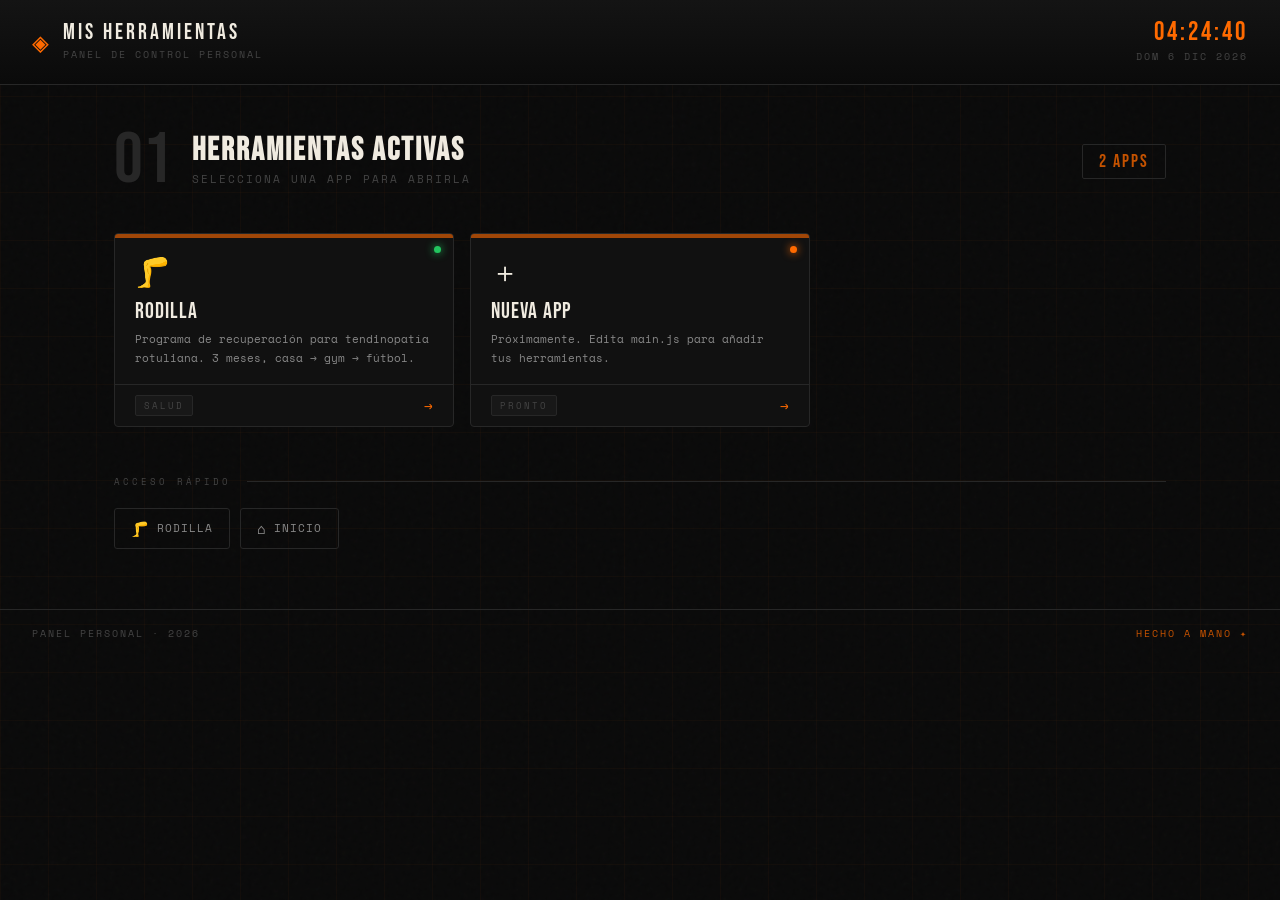
==== index.html @ 0038bd52 "Personal Tools" ====
<!DOCTYPE html>
<html lang="es">
<head>
  <meta charset="UTF-8" />
  <meta name="viewport" content="width=device-width, initial-scale=1.0" />
  <title>Dashboard — Mis Herramientas</title>
  <link rel="stylesheet" href="styles.css" />
  <link rel="preconnect" href="https://fonts.googleapis.com" />
  <link href="https://fonts.googleapis.com/css2?family=Space+Mono:wght@400;700&family=Bebas+Neue&family=DM+Serif+Display:ital@0;1&display=swap" rel="stylesheet" />
</head>
<body>

  <div class="noise"></div>
  <div class="grid-bg"></div>

  <header class="site-header">
    <div class="header-left">
      <span class="logo-mark">◈</span>
      <div>
        <div class="site-label">MIS HERRAMIENTAS</div>
        <div class="site-tagline">Panel de control personal</div>
      </div>
    </div>
    <div class="header-right">
      <div class="clock" id="clock">00:00:00</div>
      <div class="date-display" id="dateDisplay">—</div>
    </div>
  </header>

  <main class="main-content">

    <section class="section-intro">
      <div class="intro-number">01</div>
      <div class="intro-text">
        <h2 class="intro-heading">Herramientas activas</h2>
        <p class="intro-sub">Selecciona una app para abrirla</p>
      </div>
      <div class="intro-count" id="toolCount">0 apps</div>
    </section>

    <div class="tools-grid" id="toolsGrid"></div>

    <section class="section-divider">
      <span class="divider-label">ACCESO RÁPIDO</span>
      <div class="divider-line"></div>
    </section>

    <div class="quick-bar" id="quickBar"></div>

  </main>

  <footer class="site-footer">
    <span>Panel personal · <span id="year"></span></span>
    <span class="footer-mark">Hecho a mano ✦</span>
  </footer>

  <script src="main.js"></script>
</body>
</html>
---- styles.css ----
/* ───────────────────────────────────────────
   VARIABLES
─────────────────────────────────────────── */
:root {
  --bg:           #0a0a0a;
  --surface:      #111111;
  --surface2:     #181818;
  --border:       #272727;
  --orange:       #ff6a00;
  --orange-dim:   #c45200;
  --orange-glow:  rgba(255, 106, 0, 0.12);
  --orange-glow2: rgba(255, 106, 0, 0.04);
  --text:         #f0ebe0;
  --text-dim:     #888;
  --text-muted:   #444;
  --font-display: 'Bebas Neue', sans-serif;
  --font-serif:   'DM Serif Display', Georgia, serif;
  --font-mono:    'Space Mono', monospace;
}

/* ───────────────────────────────────────────
   RESET & BASE
─────────────────────────────────────────── */
*, *::before, *::after { box-sizing: border-box; margin: 0; padding: 0; }

html { scroll-behavior: smooth; }

body {
  background: var(--bg);
  color: var(--text);
  font-family: var(--font-mono);
  min-height: 100vh;
  overflow-x: hidden;
  position: relative;
}

/* ───────────────────────────────────────────
   TEXTURAS DE FONDO
─────────────────────────────────────────── */
.noise {
  position: fixed;
  inset: 0;
  background-image: url("data:image/svg+xml,%3Csvg viewBox='0 0 200 200' xmlns='http://www.w3.org/2000/svg'%3E%3Cfilter id='n'%3E%3CfeTurbulence type='fractalNoise' baseFrequency='0.85' numOctaves='4' stitchTiles='stitch'/%3E%3C/filter%3E%3Crect width='100%25' height='100%25' filter='url(%23n)' opacity='0.03'/%3E%3C/svg%3E");
  pointer-events: none;
  z-index: 0;
  opacity: 0.6;
}

.grid-bg {
  position: fixed;
  inset: 0;
  background-image:
    linear-gradient(rgba(255,106,0,0.03) 1px, transparent 1px),
    linear-gradient(90deg, rgba(255,106,0,0.03) 1px, transparent 1px);
  background-size: 48px 48px;
  pointer-events: none;
  z-index: 0;
}

/* ───────────────────────────────────────────
   HEADER
─────────────────────────────────────────── */
.site-header {
  position: relative;
  z-index: 10;
  display: flex;
  justify-content: space-between;
  align-items: center;
  padding: 20px 32px;
  border-bottom: 1px solid var(--border);
  background: linear-gradient(180deg, #141414 0%, var(--bg) 100%);
}

.header-left {
  display: flex;
  align-items: center;
  gap: 14px;
}

.logo-mark {
  font-size: 28px;
  color: var(--orange);
  line-height: 1;
  animation: pulse-mark 3s ease-in-out infinite;
}

@keyframes pulse-mark {
  0%, 100% { opacity: 1; text-shadow: 0 0 12px var(--orange); }
  50%       { opacity: 0.6; text-shadow: none; }
}

.site-label {
  font-family: var(--font-display);
  font-size: 22px;
  letter-spacing: 3px;
  color: var(--text);
  line-height: 1;
}

.site-tagline {
  font-size: 10px;
  color: var(--text-muted);
  letter-spacing: 2px;
  text-transform: uppercase;
  margin-top: 3px;
}

.header-right {
  text-align: right;
}

.clock {
  font-family: var(--font-display);
  font-size: 26px;
  color: var(--orange);
  letter-spacing: 3px;
  line-height: 1;
}

.date-display {
  font-size: 10px;
  color: var(--text-muted);
  letter-spacing: 2px;
  text-transform: uppercase;
  margin-top: 3px;
}

/* ───────────────────────────────────────────
   MAIN
─────────────────────────────────────────── */
.main-content {
  position: relative;
  z-index: 1;
  max-width: 1100px;
  margin: 0 auto;
  padding: 40px 24px 60px;
}

/* ───────────────────────────────────────────
   INTRO SECTION
─────────────────────────────────────────── */
.section-intro {
  display: flex;
  align-items: center;
  gap: 20px;
  margin-bottom: 36px;
}

.intro-number {
  font-family: var(--font-display);
  font-size: 72px;
  color: var(--border);
  line-height: 1;
  user-select: none;
}

.intro-heading {
  font-family: var(--font-display);
  font-size: 32px;
  letter-spacing: 2px;
  color: var(--text);
  line-height: 1;
}

.intro-sub {
  font-size: 11px;
  color: var(--text-muted);
  letter-spacing: 2px;
  text-transform: uppercase;
  margin-top: 4px;
}

.intro-count {
  margin-left: auto;
  font-family: var(--font-display);
  font-size: 18px;
  letter-spacing: 2px;
  color: var(--orange-dim);
  border: 1px solid var(--border);
  padding: 6px 16px;
  border-radius: 2px;
}

/* ───────────────────────────────────────────
   TOOLS GRID
─────────────────────────────────────────── */
.tools-grid {
  display: grid;
  grid-template-columns: repeat(auto-fill, minmax(280px, 1fr));
  gap: 16px;
  margin-bottom: 48px;
}

/* TARJETA */
.tool-card {
  background: var(--surface);
  border: 1px solid var(--border);
  border-radius: 4px;
  padding: 0;
  cursor: pointer;
  transition: border-color 0.25s, transform 0.2s, box-shadow 0.25s;
  text-decoration: none;
  color: inherit;
  display: flex;
  flex-direction: column;
  overflow: hidden;
  position: relative;
  animation: card-in 0.5s ease both;
}

@keyframes card-in {
  from { opacity: 0; transform: translateY(16px); }
  to   { opacity: 1; transform: translateY(0); }
}

.tool-card::before {
  content: '';
  position: absolute;
  top: 0; left: 0; right: 0;
  height: 2px;
  background: var(--orange);
  transform: scaleX(0);
  transform-origin: left;
  transition: transform 0.3s ease;
}

.tool-card:hover {
  border-color: var(--orange-dim);
  transform: translateY(-3px);
  box-shadow: 0 8px 32px rgba(255,106,0,0.1), 0 0 0 1px var(--orange-dim);
}

.tool-card:hover::before {
  transform: scaleX(1);
}

/* Barra de color superior */
.card-accent {
  height: 4px;
  background: var(--orange);
  opacity: 0.6;
}

.card-body {
  padding: 20px 20px 16px;
  flex: 1;
  display: flex;
  flex-direction: column;
}

.card-icon {
  font-size: 28px;
  margin-bottom: 14px;
  line-height: 1;
}

.card-title {
  font-family: var(--font-display);
  font-size: 22px;
  letter-spacing: 1px;
  color: var(--text);
  margin-bottom: 6px;
  line-height: 1.1;
}

.card-desc {
  font-size: 11px;
  color: var(--text-dim);
  line-height: 1.7;
  flex: 1;
  font-family: var(--font-mono);
}

.card-footer {
  padding: 10px 20px;
  border-top: 1px solid var(--border);
  display: flex;
  justify-content: space-between;
  align-items: center;
}

.card-tag {
  font-size: 9px;
  letter-spacing: 2px;
  text-transform: uppercase;
  color: var(--text-muted);
  background: var(--surface2);
  padding: 3px 8px;
  border-radius: 2px;
  border: 1px solid var(--border);
}

.card-arrow {
  color: var(--orange);
  font-size: 14px;
  transition: transform 0.2s;
}

.tool-card:hover .card-arrow {
  transform: translateX(4px);
}

/* Badge de estado */
.card-status {
  position: absolute;
  top: 12px;
  right: 12px;
  width: 7px;
  height: 7px;
  border-radius: 50%;
  background: #22c55e;
  box-shadow: 0 0 8px #22c55e;
  animation: blink-status 2s ease-in-out infinite;
}

.card-status.wip {
  background: var(--orange);
  box-shadow: 0 0 8px var(--orange);
}

@keyframes blink-status {
  0%, 100% { opacity: 1; }
  50%       { opacity: 0.4; }
}

/* ───────────────────────────────────────────
   DIVIDER
─────────────────────────────────────────── */
.section-divider {
  display: flex;
  align-items: center;
  gap: 16px;
  margin-bottom: 20px;
}

.divider-label {
  font-size: 9px;
  letter-spacing: 3px;
  color: var(--text-muted);
  white-space: nowrap;
}

.divider-line {
  flex: 1;
  height: 1px;
  background: var(--border);
}

/* ───────────────────────────────────────────
   QUICK BAR
─────────────────────────────────────────── */
.quick-bar {
  display: flex;
  flex-wrap: wrap;
  gap: 10px;
}

.quick-btn {
  display: flex;
  align-items: center;
  gap: 8px;
  padding: 9px 16px;
  background: transparent;
  border: 1px solid var(--border);
  border-radius: 3px;
  color: var(--text-dim);
  font-family: var(--font-mono);
  font-size: 11px;
  letter-spacing: 1px;
  text-decoration: none;
  text-transform: uppercase;
  transition: all 0.2s;
  cursor: pointer;
}

.quick-btn:hover {
  border-color: var(--orange);
  color: var(--orange);
  background: var(--orange-glow2);
}

.quick-btn .qb-icon {
  font-size: 14px;
}

/* ───────────────────────────────────────────
   FOOTER
─────────────────────────────────────────── */
.site-footer {
  position: relative;
  z-index: 1;
  border-top: 1px solid var(--border);
  padding: 16px 32px;
  display: flex;
  justify-content: space-between;
  align-items: center;
  font-size: 10px;
  letter-spacing: 2px;
  color: var(--text-muted);
  text-transform: uppercase;
}

.footer-mark {
  color: var(--orange-dim);
}

/* ───────────────────────────────────────────
   RESPONSIVE
─────────────────────────────────────────── */
@media (max-width: 600px) {
  .site-header {
    padding: 16px 18px;
    flex-wrap: wrap;
    gap: 12px;
  }

  .main-content {
    padding: 24px 16px 48px;
  }

  .intro-number { font-size: 48px; }
  .intro-heading { font-size: 24px; }
  .intro-count { display: none; }

  .tools-grid {
    grid-template-columns: 1fr;
  }

  .site-footer {
    padding: 14px 18px;
    flex-direction: column;
    gap: 4px;
    text-align: center;
  }
}
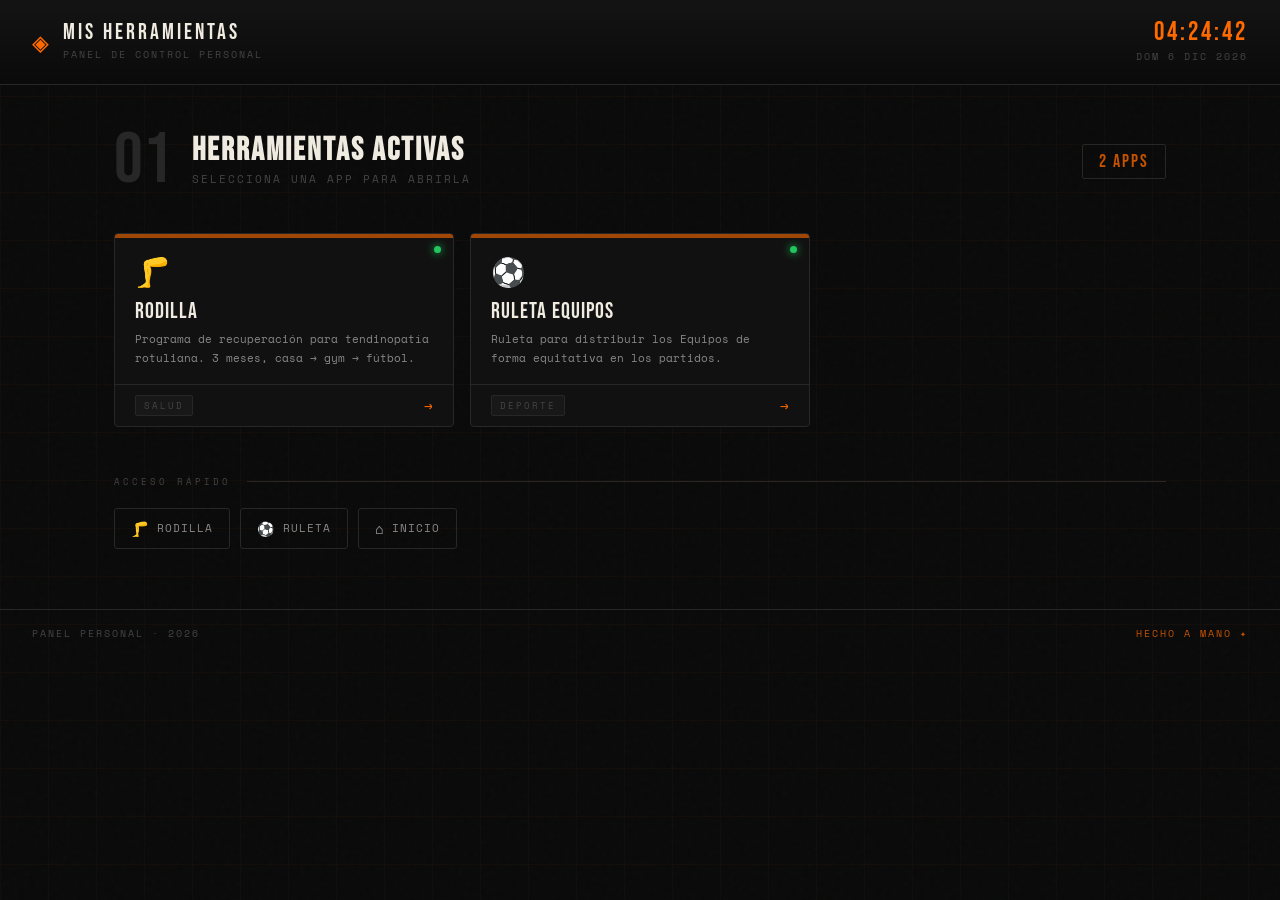
==== commit 1ba4017f: "Add shared.css, refactor CSS and add app template" ====
--- a/index.html
+++ b/index.html
@@ -4,9 +4,11 @@
   <meta charset="UTF-8" />
   <meta name="viewport" content="width=device-width, initial-scale=1.0" />
   <title>Dashboard — Mis Herramientas</title>
+  <link rel="preconnect" href="https://fonts.googleapis.com" />
+  <link rel="preconnect" href="https://fonts.gstatic.com" crossorigin />
+  <link href="https://fonts.googleapis.com/css2?family=Space+Mono:wght@400;700&family=Bebas+Neue&family=DM+Serif+Display:ital@0;1&display=swap" rel="stylesheet" />
+  <link rel="stylesheet" href="shared.css" />
   <link rel="stylesheet" href="styles.css" />
-  <link rel="preconnect" href="https://fonts.googleapis.com" />
-  <link href="https://fonts.googleapis.com/css2?family=Space+Mono:wght@400;700&family=Bebas+Neue&family=DM+Serif+Display:ital@0;1&display=swap" rel="stylesheet" />
 </head>
 <body>
 
--- a/shared.css
+++ b/shared.css
@@ -0,0 +1,58 @@
+/* ───────────────────────────────────────────
+   VARIABLES GLOBALES
+─────────────────────────────────────────── */
+:root {
+  --bg:           #0a0a0a;
+  --surface:      #111111;
+  --surface2:     #181818;
+  --border:       #272727;
+  --orange:       #ff6a00;
+  --orange-dim:   #c45200;
+  --orange-glow:  rgba(255, 106, 0, 0.12);
+  --orange-glow2: rgba(255, 106, 0, 0.04);
+  --text:         #f0ebe0;
+  --text-dim:     #888;
+  --text-muted:   #444;
+  --green:        #22c55e;
+  --font-display: 'Bebas Neue', sans-serif;
+  --font-serif:   'DM Serif Display', Georgia, serif;
+  --font-mono:    'Space Mono', monospace;
+}
+
+/* ───────────────────────────────────────────
+   RESET & BASE
+─────────────────────────────────────────── */
+*, *::before, *::after { box-sizing: border-box; margin: 0; padding: 0; }
+
+html { scroll-behavior: smooth; }
+
+body {
+  background: var(--bg);
+  color: var(--text);
+  font-family: var(--font-mono);
+  min-height: 100vh;
+  overflow-x: hidden;
+}
+
+/* ───────────────────────────────────────────
+   TEXTURAS DE FONDO
+─────────────────────────────────────────── */
+.noise {
+  position: fixed;
+  inset: 0;
+  background-image: url("data:image/svg+xml,%3Csvg viewBox='0 0 200 200' xmlns='http://www.w3.org/2000/svg'%3E%3Cfilter id='n'%3E%3CfeTurbulence type='fractalNoise' baseFrequency='0.85' numOctaves='4' stitchTiles='stitch'/%3E%3C/filter%3E%3Crect width='100%25' height='100%25' filter='url(%23n)' opacity='0.03'/%3E%3C/svg%3E");
+  pointer-events: none;
+  z-index: 0;
+  opacity: 0.6;
+}
+
+.grid-bg {
+  position: fixed;
+  inset: 0;
+  background-image:
+    linear-gradient(rgba(255, 106, 0, 0.03) 1px, transparent 1px),
+    linear-gradient(90deg, rgba(255, 106, 0, 0.03) 1px, transparent 1px);
+  background-size: 48px 48px;
+  pointer-events: none;
+  z-index: 0;
+}
--- a/styles.css
+++ b/styles.css
@@ -1,61 +1,7 @@
 /* ───────────────────────────────────────────
-   VARIABLES
-─────────────────────────────────────────── */
-:root {
-  --bg:           #0a0a0a;
-  --surface:      #111111;
-  --surface2:     #181818;
-  --border:       #272727;
-  --orange:       #ff6a00;
-  --orange-dim:   #c45200;
-  --orange-glow:  rgba(255, 106, 0, 0.12);
-  --orange-glow2: rgba(255, 106, 0, 0.04);
-  --text:         #f0ebe0;
-  --text-dim:     #888;
-  --text-muted:   #444;
-  --font-display: 'Bebas Neue', sans-serif;
-  --font-serif:   'DM Serif Display', Georgia, serif;
-  --font-mono:    'Space Mono', monospace;
-}
-
-/* ───────────────────────────────────────────
-   RESET & BASE
-─────────────────────────────────────────── */
-*, *::before, *::after { box-sizing: border-box; margin: 0; padding: 0; }
-
-html { scroll-behavior: smooth; }
-
-body {
-  background: var(--bg);
-  color: var(--text);
-  font-family: var(--font-mono);
-  min-height: 100vh;
-  overflow-x: hidden;
-  position: relative;
-}
-
-/* ───────────────────────────────────────────
-   TEXTURAS DE FONDO
-─────────────────────────────────────────── */
-.noise {
-  position: fixed;
-  inset: 0;
-  background-image: url("data:image/svg+xml,%3Csvg viewBox='0 0 200 200' xmlns='http://www.w3.org/2000/svg'%3E%3Cfilter id='n'%3E%3CfeTurbulence type='fractalNoise' baseFrequency='0.85' numOctaves='4' stitchTiles='stitch'/%3E%3C/filter%3E%3Crect width='100%25' height='100%25' filter='url(%23n)' opacity='0.03'/%3E%3C/svg%3E");
-  pointer-events: none;
-  z-index: 0;
-  opacity: 0.6;
-}
-
-.grid-bg {
-  position: fixed;
-  inset: 0;
-  background-image:
-    linear-gradient(rgba(255,106,0,0.03) 1px, transparent 1px),
-    linear-gradient(90deg, rgba(255,106,0,0.03) 1px, transparent 1px);
-  background-size: 48px 48px;
-  pointer-events: none;
-  z-index: 0;
-}
+   DASHBOARD — estilos específicos
+─────────────────────────────────────────── */
+body { position: relative; }
 
 /* ───────────────────────────────────────────
    HEADER
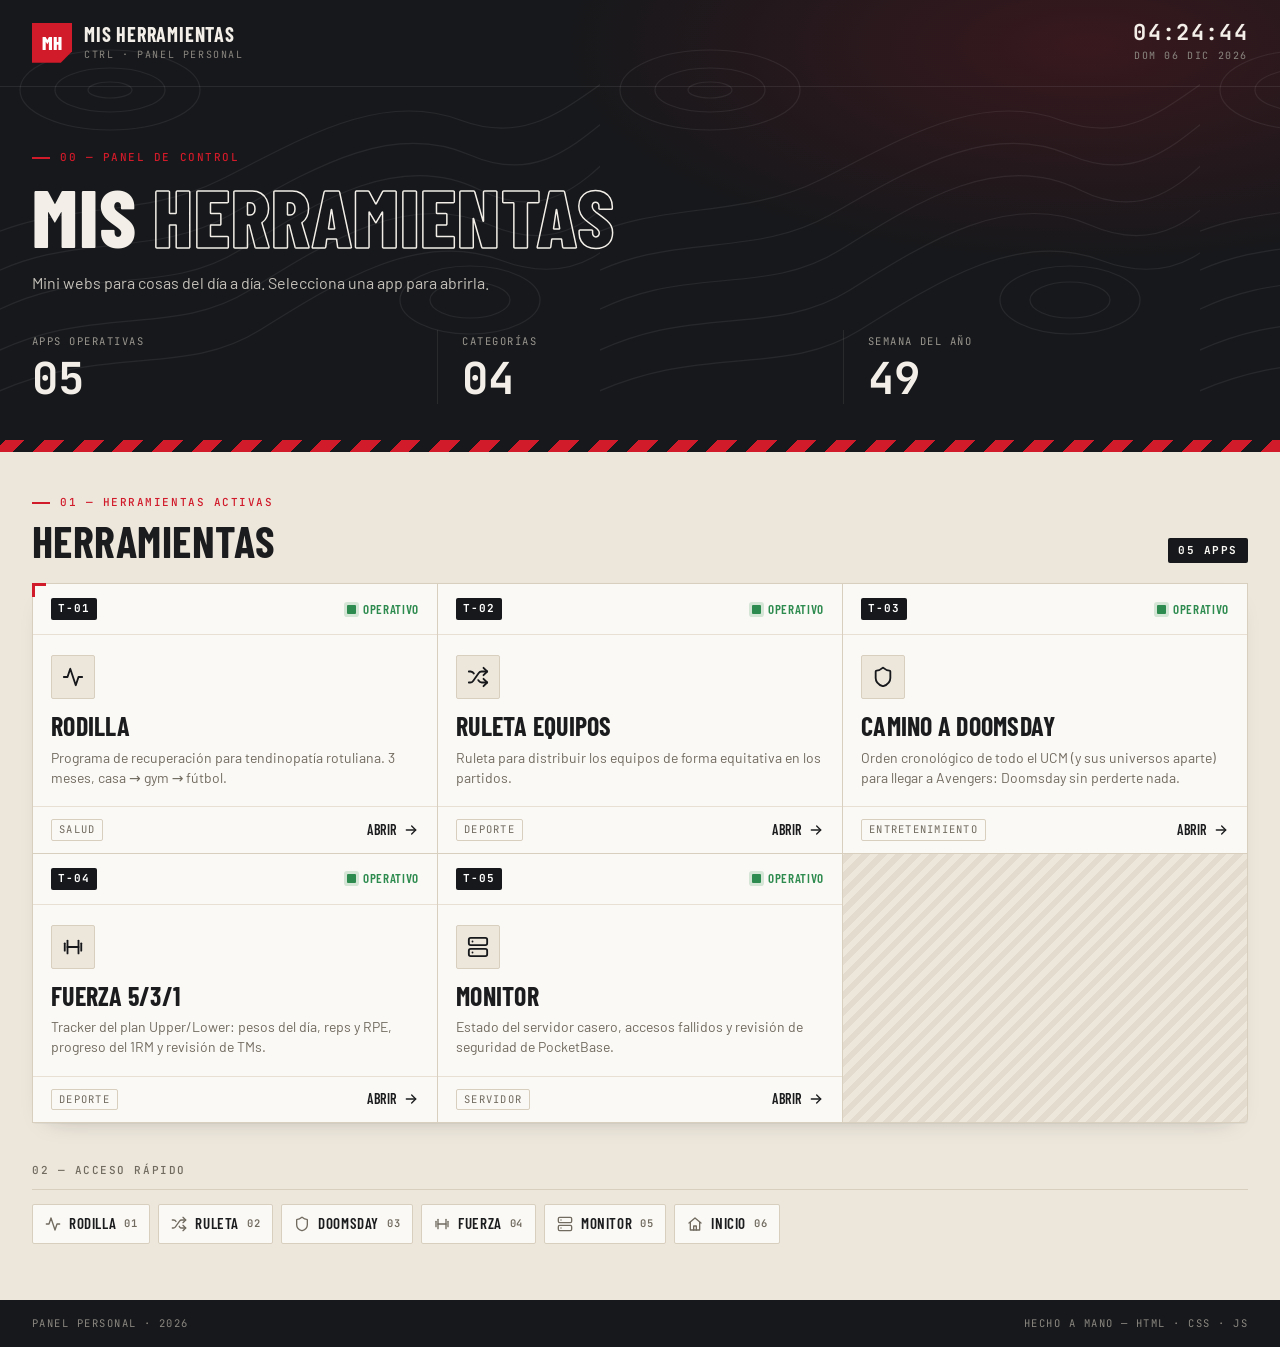
==== commit 7cf07b14: "Rediseña el inicio con estilo panel de instrumentos industrial Hero oscuro con reloj, readout de cif" ====
--- a/index.html
+++ b/index.html
@@ -6,45 +6,66 @@
   <title>Dashboard — Mis Herramientas</title>
   <link rel="preconnect" href="https://fonts.googleapis.com" />
   <link rel="preconnect" href="https://fonts.gstatic.com" crossorigin />
-  <link href="https://fonts.googleapis.com/css2?family=Space+Mono:wght@400;700&family=Bebas+Neue&family=DM+Serif+Display:ital@0;1&display=swap" rel="stylesheet" />
-  <link rel="stylesheet" href="shared.css" />
+  <link href="https://fonts.googleapis.com/css2?family=Barlow+Condensed:wght@500;600;700;800&family=Barlow:wght@400;500;600;700&family=JetBrains+Mono:wght@400;500;700&display=swap" rel="stylesheet" />
   <link rel="stylesheet" href="styles.css" />
 </head>
 <body>
 
-  <div class="noise"></div>
-  <div class="grid-bg"></div>
-
-  <header class="site-header">
-    <div class="header-left">
-      <span class="logo-mark">◈</span>
-      <div>
-        <div class="site-label">MIS HERRAMIENTAS</div>
-        <div class="site-tagline">Panel de control personal</div>
+  <!-- ─── HERO OSCURO ─── -->
+  <header class="hero">
+    <div class="hero-top">
+      <div class="brand">
+        <span class="logo">MH</span>
+        <div>
+          <div class="brand-name">Mis Herramientas</div>
+          <div class="brand-sub">CTRL · PANEL PERSONAL</div>
+        </div>
+      </div>
+      <div class="clock-box">
+        <div class="clock" id="clock">00:00:00</div>
+        <div class="date-display" id="dateDisplay">—</div>
       </div>
     </div>
-    <div class="header-right">
-      <div class="clock" id="clock">00:00:00</div>
-      <div class="date-display" id="dateDisplay">—</div>
+
+    <div class="hero-body">
+      <div class="eyebrow red">00 — Panel de control</div>
+      <h1 class="hero-title">Mis <span class="outline">herra&shy;mientas</span></h1>
+      <p class="hero-lede">Mini webs para cosas del día a día. Selecciona una app para abrirla.</p>
     </div>
+
+    <div class="readout">
+      <div class="readout-item">
+        <span class="readout-label">Apps operativas</span>
+        <span class="readout-value num" id="statActive">00</span>
+      </div>
+      <div class="readout-item">
+        <span class="readout-label">Categorías</span>
+        <span class="readout-value num" id="statTags">00</span>
+      </div>
+      <div class="readout-item">
+        <span class="readout-label">Semana del año</span>
+        <span class="readout-value num" id="statWeek">00</span>
+      </div>
+    </div>
+
+    <div class="hazard"></div>
   </header>
 
+  <!-- ─── CONTENIDO ─── -->
   <main class="main-content">
 
-    <section class="section-intro">
-      <div class="intro-number">01</div>
-      <div class="intro-text">
-        <h2 class="intro-heading">Herramientas activas</h2>
-        <p class="intro-sub">Selecciona una app para abrirla</p>
+    <section class="page-head">
+      <div>
+        <div class="eyebrow red">01 — Herramientas activas</div>
+        <h2 class="page-title">Herramientas</h2>
       </div>
-      <div class="intro-count" id="toolCount">0 apps</div>
+      <div class="page-count mono" id="toolCount">00 APPS</div>
     </section>
 
-    <div class="tools-grid" id="toolsGrid"></div>
+    <div class="tools-grid corner" id="toolsGrid"></div>
 
-    <section class="section-divider">
-      <span class="divider-label">ACCESO RÁPIDO</span>
-      <div class="divider-line"></div>
+    <section class="page-head small">
+      <div class="eyebrow">02 — Acceso rápido</div>
     </section>
 
     <div class="quick-bar" id="quickBar"></div>
@@ -53,9 +74,9 @@
 
   <footer class="site-footer">
     <span>Panel personal · <span id="year"></span></span>
-    <span class="footer-mark">Hecho a mano ✦</span>
+    <span>Hecho a mano — HTML · CSS · JS</span>
   </footer>
 
   <script src="main.js"></script>
 </body>
-</html>+</html>
--- a/styles.css
+++ b/styles.css
@@ -1,381 +1,540 @@
 /* ───────────────────────────────────────────
-   DASHBOARD — estilos específicos
-─────────────────────────────────────────── */
-body { position: relative; }
-
-/* ───────────────────────────────────────────
-   HEADER
-─────────────────────────────────────────── */
-.site-header {
+   DASHBOARD — diseño "panel de instrumentos industrial"
+   Autónomo: no usa shared.css (ese queda para las apps).
+─────────────────────────────────────────── */
+:root {
+  /* Superficies oscuras (grafito) */
+  --ink: #16181b;  --ink-2: #202327;  --ink-3: #2b2f34;
+  --ink-line: rgba(255,255,255,.08);
+  /* Superficies claras (arena / papel) */
+  --sand: #ece6db; --sand-2: #e3dbcd; --paper: #fbf9f5;
+  --line: #d8cfbf; --line-2: #e7e0d3;
+  /* Texto */
+  --text: #1b1c1e; --muted: #706a5f;
+  /* Semáforo + marca */
+  --red: #d11a2a;   --red-deep: #a3101d;  --red-tint: #fbe6e5;
+  --amber: #e29a0b; --amber-text: #9a5f00; --amber-tint: #fdf0d5;
+  --green: #2e8b4f; --green-tint: #e3f2e7;
+  --blue: #2a5bd7;  --blue-tint: #e6edfc;
+  /* Tipografía */
+  --display: "Barlow Condensed", "Arial Narrow", "Roboto Condensed", sans-serif;
+  --body: "Barlow", "Segoe UI", system-ui, sans-serif;
+  --mono: "JetBrains Mono", Consolas, "Courier New", monospace;
+  /* Forma */
+  --r: 4px;
+  --shadow: 0 1px 0 rgba(22,24,27,.04), 0 10px 24px -18px rgba(22,24,27,.35);
+}
+
+*, *::before, *::after { box-sizing: border-box; margin: 0; padding: 0; }
+
+body {
+  font-family: var(--body);
+  font-size: 14.5px;
+  line-height: 1.45;
+  color: var(--text);
+  background: var(--sand);
+  min-height: 100vh;
+  overflow-x: hidden;
+}
+
+h1, h2, h3 {
+  font-family: var(--display);
+  font-weight: 700;
+  letter-spacing: .01em;
+  line-height: 1.02;
+  text-transform: uppercase;
+}
+
+.mono, .num {
+  font-family: var(--mono);
+  font-variant-numeric: tabular-nums;
+}
+
+.icon {
+  width: 20px; height: 20px;
+  fill: none;
+  stroke: currentColor;
+  stroke-width: 2;
+  stroke-linecap: round;
+  stroke-linejoin: round;
+  flex-shrink: 0;
+}
+
+@keyframes rise {
+  from { opacity: 0; transform: translateY(10px); }
+  to   { opacity: 1; transform: translateY(0); }
+}
+
+/* ───────────────────────────────────────────
+   EYEBROW
+─────────────────────────────────────────── */
+.eyebrow {
+  display: inline-flex;
+  align-items: center;
+  gap: 10px;
+  font-family: var(--mono);
+  font-size: 11px;
+  font-weight: 500;
+  letter-spacing: .14em;
+  text-transform: uppercase;
+  color: var(--muted);
+}
+
+.eyebrow.red { color: var(--red); }
+
+.eyebrow.red::before {
+  content: '';
+  width: 18px; height: 2px;
+  background: var(--red);
+}
+
+/* ───────────────────────────────────────────
+   HERO OSCURO
+─────────────────────────────────────────── */
+.hero {
   position: relative;
-  z-index: 10;
-  display: flex;
-  justify-content: space-between;
-  align-items: center;
-  padding: 20px 32px;
-  border-bottom: 1px solid var(--border);
-  background: linear-gradient(180deg, #141414 0%, var(--bg) 100%);
-}
-
-.header-left {
-  display: flex;
-  align-items: center;
-  gap: 14px;
-}
-
-.logo-mark {
-  font-size: 28px;
-  color: var(--orange);
-  line-height: 1;
-  animation: pulse-mark 3s ease-in-out infinite;
-}
-
-@keyframes pulse-mark {
-  0%, 100% { opacity: 1; text-shadow: 0 0 12px var(--orange); }
-  50%       { opacity: 0.6; text-shadow: none; }
-}
-
-.site-label {
-  font-family: var(--font-display);
-  font-size: 22px;
-  letter-spacing: 3px;
-  color: var(--text);
-  line-height: 1;
-}
-
-.site-tagline {
-  font-size: 10px;
-  color: var(--text-muted);
-  letter-spacing: 2px;
-  text-transform: uppercase;
-  margin-top: 3px;
-}
-
-.header-right {
-  text-align: right;
-}
-
-.clock {
-  font-family: var(--font-display);
-  font-size: 26px;
-  color: var(--orange);
-  letter-spacing: 3px;
-  line-height: 1;
-}
-
-.date-display {
-  font-size: 10px;
-  color: var(--text-muted);
-  letter-spacing: 2px;
-  text-transform: uppercase;
-  margin-top: 3px;
-}
-
-/* ───────────────────────────────────────────
-   MAIN
-─────────────────────────────────────────── */
-.main-content {
-  position: relative;
-  z-index: 1;
-  max-width: 1100px;
-  margin: 0 auto;
-  padding: 40px 24px 60px;
-}
-
-/* ───────────────────────────────────────────
-   INTRO SECTION
-─────────────────────────────────────────── */
-.section-intro {
-  display: flex;
-  align-items: center;
-  gap: 20px;
-  margin-bottom: 36px;
-}
-
-.intro-number {
-  font-family: var(--font-display);
-  font-size: 72px;
-  color: var(--border);
-  line-height: 1;
-  user-select: none;
-}
-
-.intro-heading {
-  font-family: var(--font-display);
-  font-size: 32px;
-  letter-spacing: 2px;
-  color: var(--text);
-  line-height: 1;
-}
-
-.intro-sub {
-  font-size: 11px;
-  color: var(--text-muted);
-  letter-spacing: 2px;
-  text-transform: uppercase;
-  margin-top: 4px;
-}
-
-.intro-count {
-  margin-left: auto;
-  font-family: var(--font-display);
-  font-size: 18px;
-  letter-spacing: 2px;
-  color: var(--orange-dim);
-  border: 1px solid var(--border);
-  padding: 6px 16px;
-  border-radius: 2px;
-}
-
-/* ───────────────────────────────────────────
-   TOOLS GRID
-─────────────────────────────────────────── */
-.tools-grid {
-  display: grid;
-  grid-template-columns: repeat(auto-fill, minmax(280px, 1fr));
-  gap: 16px;
-  margin-bottom: 48px;
-}
-
-/* TARJETA */
-.tool-card {
-  background: var(--surface);
-  border: 1px solid var(--border);
-  border-radius: 4px;
-  padding: 0;
-  cursor: pointer;
-  transition: border-color 0.25s, transform 0.2s, box-shadow 0.25s;
-  text-decoration: none;
-  color: inherit;
-  display: flex;
-  flex-direction: column;
+  background:
+    radial-gradient(ellipse 60% 70% at 85% 10%, rgba(209,26,42,.18), transparent 70%),
+    var(--ink);
+  color: #f3efe8;
   overflow: hidden;
-  position: relative;
-  animation: card-in 0.5s ease both;
-}
-
-@keyframes card-in {
-  from { opacity: 0; transform: translateY(16px); }
-  to   { opacity: 1; transform: translateY(0); }
-}
-
-.tool-card::before {
+}
+
+/* Fondo topográfico */
+.hero::before {
   content: '';
   position: absolute;
-  top: 0; left: 0; right: 0;
-  height: 2px;
-  background: var(--orange);
-  transform: scaleX(0);
-  transform-origin: left;
-  transition: transform 0.3s ease;
-}
-
-.tool-card:hover {
-  border-color: var(--orange-dim);
-  transform: translateY(-3px);
-  box-shadow: 0 8px 32px rgba(255,106,0,0.1), 0 0 0 1px var(--orange-dim);
-}
-
-.tool-card:hover::before {
-  transform: scaleX(1);
-}
-
-/* Barra de color superior */
-.card-accent {
-  height: 4px;
-  background: var(--orange);
-  opacity: 0.6;
-}
-
-.card-body {
-  padding: 20px 20px 16px;
-  flex: 1;
+  inset: 0;
+  opacity: .07;
+  pointer-events: none;
+  background-image: url("data:image/svg+xml,%3Csvg xmlns='http://www.w3.org/2000/svg' width='600' height='400' viewBox='0 0 600 400' fill='none' stroke='%23fff' stroke-width='1.2'%3E%3Cpath d='M-20 320C80 260 160 300 240 250S400 150 480 190 600 160 640 130'/%3E%3Cpath d='M-20 280C70 230 150 260 230 215S390 120 470 155 590 125 640 95'/%3E%3Cpath d='M-20 240C60 200 140 220 220 180S380 90 460 120 580 90 640 60'/%3E%3Cpath d='M-20 360C90 300 170 340 250 290S410 190 490 225 610 200 640 170'/%3E%3Cpath d='M-20 400C100 340 180 380 260 330S420 230 500 260 620 240 640 210'/%3E%3Cellipse cx='470' cy='300' rx='70' ry='34'/%3E%3Cellipse cx='470' cy='300' rx='40' ry='18'/%3E%3Cellipse cx='110' cy='90' rx='90' ry='40'/%3E%3Cellipse cx='110' cy='90' rx='55' ry='22'/%3E%3Cellipse cx='110' cy='90' rx='22' ry='8'/%3E%3C/svg%3E");
+  background-size: 600px 400px;
+}
+
+.hero > * { position: relative; }
+
+.hero-top {
+  display: flex;
+  justify-content: space-between;
+  align-items: center;
+  gap: 16px;
+  padding: 22px 32px;
+  border-bottom: 1px solid var(--ink-line);
+}
+
+.brand {
+  display: flex;
+  align-items: center;
+  gap: 12px;
+}
+
+.logo {
+  display: grid;
+  place-items: center;
+  width: 40px; height: 40px;
+  background: var(--red);
+  color: #fff;
+  font-family: var(--display);
+  font-weight: 800;
+  font-size: 19px;
+  letter-spacing: .02em;
+  clip-path: polygon(0 0, 100% 0, 100% 72%, 72% 100%, 0 100%);
+}
+
+.brand-name {
+  font-family: var(--display);
+  font-weight: 700;
+  font-size: 20px;
+  letter-spacing: .04em;
+  text-transform: uppercase;
+  line-height: 1;
+}
+
+.brand-sub {
+  font-family: var(--mono);
+  font-size: 10px;
+  letter-spacing: .16em;
+  color: #8b8780;
+  margin-top: 4px;
+}
+
+.clock-box { text-align: right; }
+
+.clock {
+  font-family: var(--mono);
+  font-variant-numeric: tabular-nums;
+  font-weight: 700;
+  font-size: 22px;
+  letter-spacing: .06em;
+  line-height: 1;
+}
+
+.date-display {
+  font-family: var(--mono);
+  font-size: 10px;
+  letter-spacing: .16em;
+  color: #8b8780;
+  margin-top: 5px;
+}
+
+.hero-body {
+  max-width: 1340px;
+  margin: 0 auto;
+  padding: 56px 32px 36px;
+  animation: rise .45s ease both;
+}
+
+.hero-title {
+  font-size: clamp(48px, 6.4vw, 92px);
+  line-height: .9;
+  font-weight: 800;
+  margin-top: 14px;
+  letter-spacing: .01em;
+}
+
+.hero-title .outline {
+  color: transparent;
+  -webkit-text-stroke: 1.5px #f3efe8;
+}
+
+.hero-lede {
+  max-width: 560px;
+  margin-top: 18px;
+  color: #c5c1ba;
+  font-size: 16px;
+}
+
+/* Readout de 3 cifras */
+.readout {
+  max-width: 1340px;
+  margin: 0 auto;
+  padding: 0 32px 36px;
+  display: grid;
+  grid-template-columns: repeat(3, minmax(0, 1fr));
+  animation: rise .45s .08s ease both;
+}
+
+.readout-item {
   display: flex;
   flex-direction: column;
-}
-
-.card-icon {
-  font-size: 28px;
-  margin-bottom: 14px;
+  gap: 6px;
+  padding: 4px 24px;
+  border-left: 1px solid var(--ink-line);
+}
+
+.readout-item:first-child { border-left: 0; padding-left: 0; }
+
+.readout-label {
+  font-family: var(--mono);
+  font-size: 10.5px;
+  letter-spacing: .14em;
+  text-transform: uppercase;
+  color: #9a968f;
+}
+
+.readout-value {
+  font-size: 44px;
+  font-weight: 700;
   line-height: 1;
-}
-
-.card-title {
-  font-family: var(--font-display);
-  font-size: 22px;
-  letter-spacing: 1px;
-  color: var(--text);
-  margin-bottom: 6px;
-  line-height: 1.1;
-}
-
-.card-desc {
-  font-size: 11px;
-  color: var(--text-dim);
-  line-height: 1.7;
-  flex: 1;
-  font-family: var(--font-mono);
-}
-
-.card-footer {
-  padding: 10px 20px;
-  border-top: 1px solid var(--border);
+  color: #f3efe8;
+}
+
+.hazard {
+  height: 12px;
+  background: repeating-linear-gradient(-45deg, var(--red) 0 14px, var(--ink) 14px 28px);
+}
+
+/* ───────────────────────────────────────────
+   MAIN
+─────────────────────────────────────────── */
+.main-content {
+  max-width: 1340px;
+  margin: 0 auto;
+  padding: 36px 32px 56px;
+}
+
+.page-head {
   display: flex;
   justify-content: space-between;
-  align-items: center;
-}
-
-.card-tag {
-  font-size: 9px;
-  letter-spacing: 2px;
-  text-transform: uppercase;
-  color: var(--text-muted);
-  background: var(--surface2);
-  padding: 3px 8px;
-  border-radius: 2px;
-  border: 1px solid var(--border);
-}
-
-.card-arrow {
-  color: var(--orange);
-  font-size: 14px;
-  transition: transform 0.2s;
-}
-
-.tool-card:hover .card-arrow {
-  transform: translateX(4px);
-}
-
-/* Badge de estado */
-.card-status {
-  position: absolute;
-  top: 12px;
-  right: 12px;
-  width: 7px;
-  height: 7px;
-  border-radius: 50%;
-  background: #22c55e;
-  box-shadow: 0 0 8px #22c55e;
-  animation: blink-status 2s ease-in-out infinite;
-}
-
-.card-status.wip {
-  background: var(--orange);
-  box-shadow: 0 0 8px var(--orange);
-}
-
-@keyframes blink-status {
-  0%, 100% { opacity: 1; }
-  50%       { opacity: 0.4; }
-}
-
-/* ───────────────────────────────────────────
-   DIVIDER
-─────────────────────────────────────────── */
-.section-divider {
-  display: flex;
-  align-items: center;
+  align-items: flex-end;
   gap: 16px;
   margin-bottom: 20px;
 }
 
-.divider-label {
-  font-size: 9px;
-  letter-spacing: 3px;
-  color: var(--text-muted);
-  white-space: nowrap;
-}
-
-.divider-line {
+.page-head.small {
+  margin: 40px 0 14px;
+  padding-bottom: 10px;
+  border-bottom: 1px solid var(--line);
+}
+
+.page-title {
+  font-size: 44px;
+  margin-top: 8px;
+}
+
+.page-count {
+  font-size: 11px;
+  font-weight: 700;
+  letter-spacing: .14em;
+  color: var(--paper);
+  background: var(--ink);
+  padding: 5px 10px;
+  border-radius: 2px;
+}
+
+/* ───────────────────────────────────────────
+   GRILLA DE HERRAMIENTAS (rejilla tipo panel)
+─────────────────────────────────────────── */
+.tools-grid {
+  position: relative;
+  display: grid;
+  grid-template-columns: repeat(auto-fill, minmax(340px, 1fr));
+  gap: 1px;
+  /* Celdas vacías = ranura libre con rayado tenue */
+  background: repeating-linear-gradient(-45deg, var(--sand-2) 0 6px, var(--sand) 6px 12px);
+  border: 1px solid var(--line);
+  border-radius: var(--r);
+  box-shadow: var(--shadow);
+}
+
+/* Esquina roja */
+.corner::before {
+  content: '';
+  position: absolute;
+  top: -1px; left: -1px;
+  width: 14px; height: 14px;
+  border-top: 3px solid var(--red);
+  border-left: 3px solid var(--red);
+  z-index: 2;
+  pointer-events: none;
+}
+
+.tool-card {
+  position: relative;
+  display: flex;
+  flex-direction: column;
+  background: var(--paper);
+  outline: 1px solid var(--line);
+  color: inherit;
+  text-decoration: none;
+  transition: background .15s;
+  animation: rise .45s ease both;
+}
+
+.tool-card:hover { background: #fff8ef; }
+
+.tool-card:focus-visible {
+  outline: none;
+  box-shadow: inset 0 0 0 2px var(--ink);
+}
+
+.card-head {
+  display: flex;
+  justify-content: space-between;
+  align-items: center;
+  padding: 14px 18px;
+  border-bottom: 1px solid var(--line-2);
+}
+
+.code {
+  font-family: var(--mono);
+  font-weight: 700;
+  font-size: 11px;
+  letter-spacing: .08em;
+  color: #fff;
+  background: var(--ink);
+  padding: 3px 7px;
+  border-radius: 2px;
+}
+
+.status {
+  display: inline-flex;
+  align-items: center;
+  gap: 7px;
+  font-family: var(--display);
+  font-weight: 600;
+  font-size: 13px;
+  letter-spacing: .05em;
+  text-transform: uppercase;
+}
+
+.status.green { color: var(--green); }
+.status.amber { color: var(--amber-text); }
+
+.led {
+  width: 9px; height: 9px;
+  border-radius: 1px;
+  background: currentColor;
+  box-shadow: 0 0 0 3px color-mix(in srgb, currentColor 18%, transparent);
+}
+
+.led.pulse { animation: pulse 1.6s ease-in-out infinite; }
+
+@keyframes pulse {
+  0%, 100% { opacity: 1; }
+  50%       { opacity: .35; }
+}
+
+.card-body {
   flex: 1;
-  height: 1px;
-  background: var(--border);
-}
-
-/* ───────────────────────────────────────────
-   QUICK BAR
+  display: flex;
+  flex-direction: column;
+  gap: 8px;
+  padding: 20px 18px 18px;
+}
+
+.card-icon {
+  display: grid;
+  place-items: center;
+  width: 44px; height: 44px;
+  margin-bottom: 6px;
+  color: var(--ink);
+  border: 1px solid var(--line);
+  border-radius: 2px;
+  background: var(--sand);
+  transition: color .15s, border-color .15s;
+}
+
+.card-icon .icon { width: 22px; height: 22px; }
+
+.tool-card:hover .card-icon {
+  color: var(--red);
+  border-color: var(--red);
+}
+
+.card-title {
+  font-size: 26px;
+  font-weight: 700;
+}
+
+.card-desc {
+  color: var(--muted);
+  font-size: 14px;
+}
+
+.card-footer {
+  display: flex;
+  justify-content: space-between;
+  align-items: center;
+  padding: 12px 18px;
+  border-top: 1px solid var(--line-2);
+}
+
+.tag {
+  font-family: var(--mono);
+  font-size: 10.5px;
+  letter-spacing: .12em;
+  text-transform: uppercase;
+  color: var(--muted);
+  border: 1px solid var(--line);
+  padding: 2px 7px;
+  border-radius: 2px;
+}
+
+.card-open {
+  display: inline-flex;
+  align-items: center;
+  gap: 6px;
+  font-family: var(--display);
+  font-weight: 600;
+  font-size: 14px;
+  letter-spacing: .04em;
+  text-transform: uppercase;
+  color: var(--text);
+}
+
+.card-open .icon {
+  width: 16px; height: 16px;
+  transition: transform .15s;
+}
+
+.tool-card:hover .card-open { color: var(--red); }
+.tool-card:hover .card-open .icon { transform: translateX(3px); }
+
+/* ───────────────────────────────────────────
+   ACCESO RÁPIDO (chips)
 ─────────────────────────────────────────── */
 .quick-bar {
   display: flex;
   flex-wrap: wrap;
-  gap: 10px;
+  gap: 8px;
 }
 
 .quick-btn {
-  display: flex;
+  display: inline-flex;
   align-items: center;
   gap: 8px;
-  padding: 9px 16px;
-  background: transparent;
-  border: 1px solid var(--border);
-  border-radius: 3px;
-  color: var(--text-dim);
-  font-family: var(--font-mono);
-  font-size: 11px;
-  letter-spacing: 1px;
+  padding: 8px 12px;
+  background: var(--paper);
+  border: 1px solid var(--line);
+  border-radius: 2px;
+  color: var(--text);
+  font-family: var(--display);
+  font-weight: 600;
+  font-size: 15px;
+  letter-spacing: .04em;
+  text-transform: uppercase;
   text-decoration: none;
-  text-transform: uppercase;
-  transition: all 0.2s;
-  cursor: pointer;
+  transition: background .15s, color .15s, border-color .15s;
+}
+
+.quick-btn .icon { width: 16px; height: 16px; color: var(--muted); }
+
+.quick-btn .qb-key {
+  font-family: var(--mono);
+  font-size: 10.5px;
+  color: var(--muted);
 }
 
 .quick-btn:hover {
-  border-color: var(--orange);
-  color: var(--orange);
-  background: var(--orange-glow2);
-}
-
-.quick-btn .qb-icon {
-  font-size: 14px;
-}
+  background: var(--ink);
+  border-color: var(--ink);
+  color: #f3efe8;
+}
+
+.quick-btn:hover .icon,
+.quick-btn:hover .qb-key { color: #ff6e76; }
+
+.quick-btn:active { transform: translateY(1px); }
 
 /* ───────────────────────────────────────────
    FOOTER
 ─────────────────────────────────────────── */
 .site-footer {
-  position: relative;
-  z-index: 1;
-  border-top: 1px solid var(--border);
+  display: flex;
+  justify-content: space-between;
+  gap: 12px;
   padding: 16px 32px;
-  display: flex;
-  justify-content: space-between;
-  align-items: center;
-  font-size: 10px;
-  letter-spacing: 2px;
-  color: var(--text-muted);
-  text-transform: uppercase;
-}
-
-.footer-mark {
-  color: var(--orange-dim);
+  background: var(--ink);
+  color: #8b8780;
+  font-family: var(--mono);
+  font-size: 10.5px;
+  letter-spacing: .14em;
+  text-transform: uppercase;
 }
 
 /* ───────────────────────────────────────────
    RESPONSIVE
 ─────────────────────────────────────────── */
-@media (max-width: 600px) {
-  .site-header {
-    padding: 16px 18px;
-    flex-wrap: wrap;
-    gap: 12px;
-  }
-
-  .main-content {
-    padding: 24px 16px 48px;
-  }
-
-  .intro-number { font-size: 48px; }
-  .intro-heading { font-size: 24px; }
-  .intro-count { display: none; }
-
-  .tools-grid {
-    grid-template-columns: 1fr;
-  }
-
-  .site-footer {
-    padding: 14px 18px;
-    flex-direction: column;
-    gap: 4px;
-    text-align: center;
-  }
-}+@media (max-width: 800px) {
+  .hero-top { padding: 16px; }
+  .hero-body { padding: 36px 16px 28px; }
+  .readout { padding: 0 16px 28px; }
+  .readout-item { padding: 4px 14px; }
+  .readout-value { font-size: 32px; }
+  .main-content { padding: 28px 16px 48px; }
+  .page-title { font-size: 34px; }
+  .tools-grid { grid-template-columns: minmax(0, 1fr); }
+  .site-footer { flex-direction: column; padding: 14px 16px; }
+}
+
+@media (max-width: 480px) {
+  .brand-sub { display: none; }
+  .clock { font-size: 18px; }
+  .readout-label { font-size: 9px; letter-spacing: .1em; }
+  .readout-value { font-size: 26px; }
+}
+
+@media (prefers-reduced-motion: reduce) {
+  *, *::before, *::after { animation: none !important; transition: none !important; }
+}
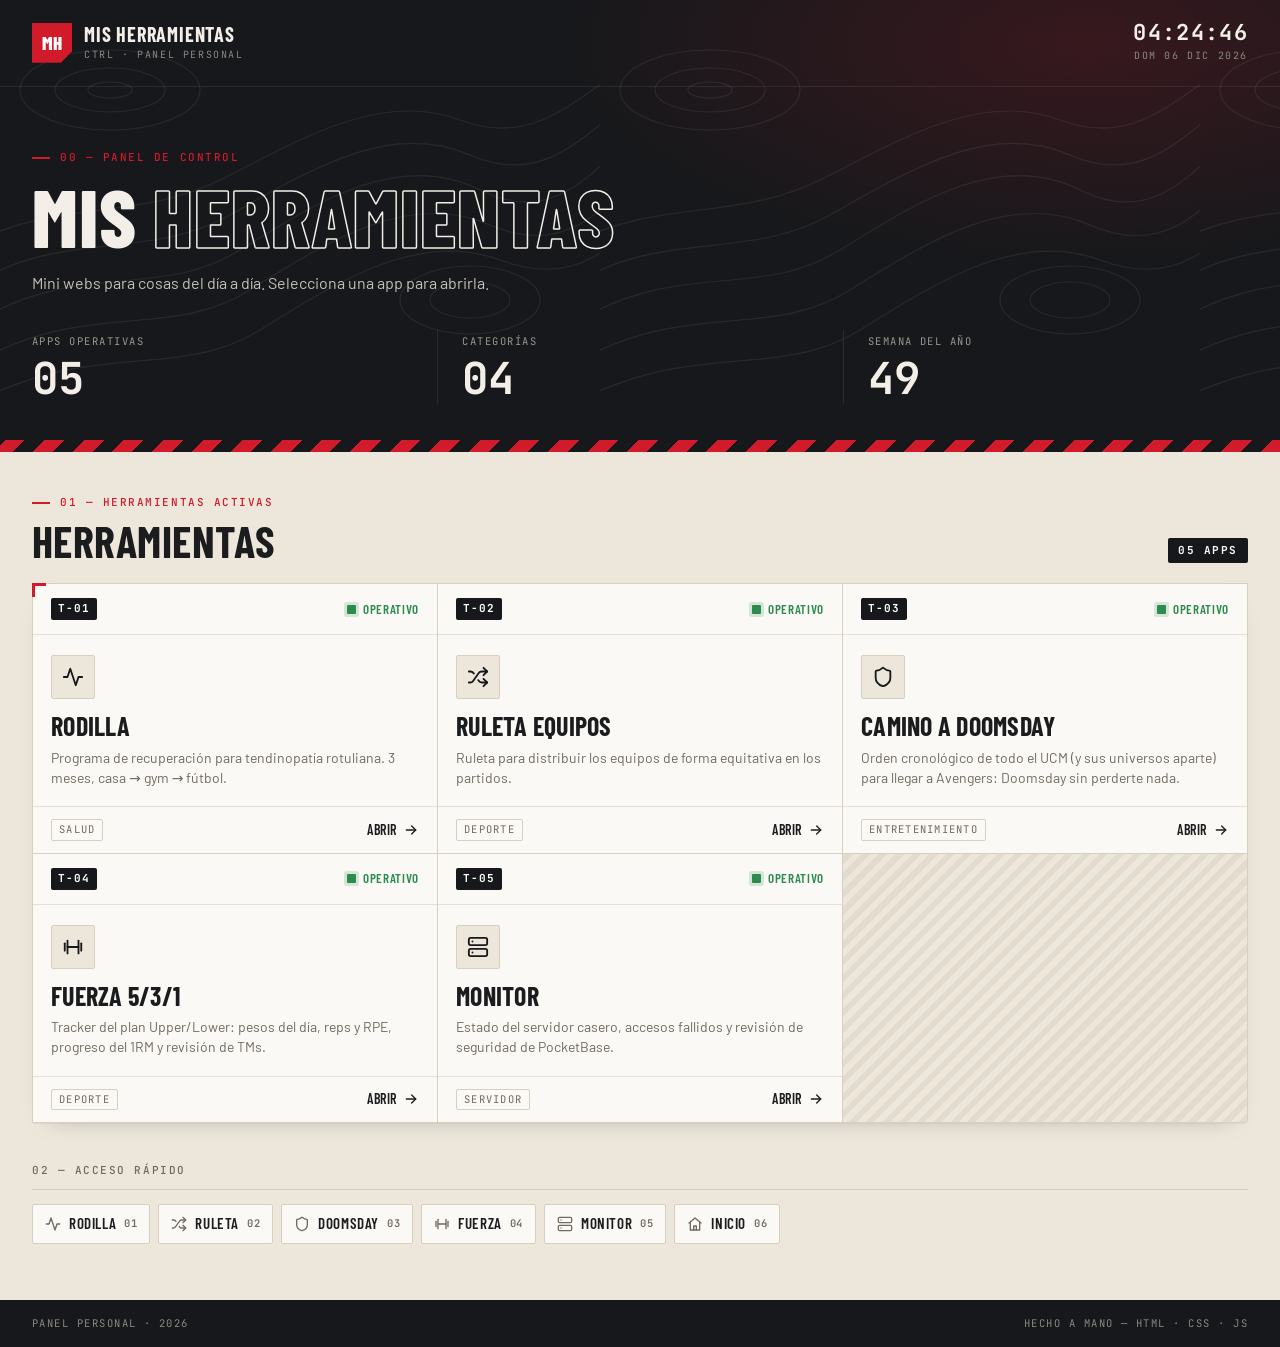
==== commit b1e3a085: "Aplica el diseño panel industrial a todas las apps shared.css pasa a ser la base del sistema: tokens" ====
--- a/index.html
+++ b/index.html
@@ -7,6 +7,7 @@
   <link rel="preconnect" href="https://fonts.googleapis.com" />
   <link rel="preconnect" href="https://fonts.gstatic.com" crossorigin />
   <link href="https://fonts.googleapis.com/css2?family=Barlow+Condensed:wght@500;600;700;800&family=Barlow:wght@400;500;600;700&family=JetBrains+Mono:wght@400;500;700&display=swap" rel="stylesheet" />
+  <link rel="stylesheet" href="shared.css" />
   <link rel="stylesheet" href="styles.css" />
 </head>
 <body>
--- a/shared.css
+++ b/shared.css
@@ -0,0 +1,410 @@
+/* ───────────────────────────────────────────
+   BASE COMPARTIDA — diseño "panel de instrumentos industrial"
+   Grafito + arena + rojo señal. Lo usan el dashboard y todas las apps.
+   Cada app solo define sus estilos propios en su styles.css.
+
+   Fuentes (cargar en el <head> de cada página):
+   https://fonts.googleapis.com/css2?family=Barlow+Condensed:wght@500;600;700;800&family=Barlow:wght@400;500;600;700&family=JetBrains+Mono:wght@400;500;700&display=swap
+─────────────────────────────────────────── */
+:root {
+  /* Superficies oscuras (grafito) */
+  --ink: #16181b;  --ink-2: #202327;  --ink-3: #2b2f34;
+  --ink-line: rgba(255,255,255,.08);
+  /* Superficies claras (arena / papel) */
+  --sand: #ece6db; --sand-2: #e3dbcd; --paper: #fbf9f5;
+  --line: #d8cfbf; --line-2: #e7e0d3;
+  /* Texto */
+  --text: #1b1c1e; --muted: #706a5f; --faint: #9a9386;
+  /* Texto sobre oscuro */
+  --on-ink: #f3efe8; --on-ink-dim: #9a968f; --on-ink-red: #ff6e76;
+  /* Semáforo + marca */
+  --red: #d11a2a;   --red-deep: #a3101d;  --red-tint: #fbe6e5;
+  --amber: #e29a0b; --amber-text: #9a5f00; --amber-tint: #fdf0d5;
+  --green: #2e8b4f; --green-tint: #e3f2e7;
+  --blue: #2a5bd7;  --blue-tint: #e6edfc;
+  /* Tipografía */
+  --display: "Barlow Condensed", "Arial Narrow", "Roboto Condensed", sans-serif;
+  --body: "Barlow", "Segoe UI", system-ui, sans-serif;
+  --mono: "JetBrains Mono", Consolas, "Courier New", monospace;
+  /* Forma */
+  --r: 4px;
+  --shadow: 0 1px 0 rgba(22,24,27,.04), 0 10px 24px -18px rgba(22,24,27,.35);
+  --hazard: repeating-linear-gradient(-45deg, var(--red) 0 14px, var(--ink) 14px 28px);
+}
+
+/* ───────────────────────────────────────────
+   RESET & BASE
+─────────────────────────────────────────── */
+*, *::before, *::after { box-sizing: border-box; margin: 0; padding: 0; }
+
+html { scroll-behavior: smooth; }
+
+body {
+  font-family: var(--body);
+  font-size: 14.5px;
+  line-height: 1.45;
+  color: var(--text);
+  background: var(--sand);
+  min-height: 100vh;
+  overflow-x: hidden;
+  -webkit-tap-highlight-color: transparent;
+}
+
+h1, h2, h3 {
+  font-family: var(--display);
+  font-weight: 700;
+  letter-spacing: .01em;
+  line-height: 1.02;
+  text-transform: uppercase;
+}
+
+button, input, select, textarea { font: inherit; color: inherit; }
+[hidden] { display: none !important; }
+
+.mono, .num {
+  font-family: var(--mono);
+  font-variant-numeric: tabular-nums;
+}
+
+.icon {
+  width: 20px; height: 20px;
+  fill: none;
+  stroke: currentColor;
+  stroke-width: 2;
+  stroke-linecap: round;
+  stroke-linejoin: round;
+  flex-shrink: 0;
+}
+
+@keyframes rise {
+  from { opacity: 0; transform: translateY(10px); }
+  to   { opacity: 1; transform: translateY(0); }
+}
+
+@keyframes pulse {
+  0%, 100% { opacity: 1; }
+  50%       { opacity: .35; }
+}
+
+/* ───────────────────────────────────────────
+   FIRMAS: eyebrow, franja, esquina, LED, código
+─────────────────────────────────────────── */
+.eyebrow {
+  display: inline-flex;
+  align-items: center;
+  gap: 10px;
+  font-family: var(--mono);
+  font-size: 11px;
+  font-weight: 500;
+  letter-spacing: .14em;
+  text-transform: uppercase;
+  color: var(--muted);
+}
+.eyebrow.red { color: var(--red); }
+.eyebrow.red::before {
+  content: '';
+  width: 18px; height: 2px;
+  background: var(--red);
+}
+
+.hazard { height: 12px; background: var(--hazard); }
+
+.corner { position: relative; }
+.corner::before {
+  content: '';
+  position: absolute;
+  top: -1px; left: -1px;
+  width: 14px; height: 14px;
+  border-top: 3px solid var(--red);
+  border-left: 3px solid var(--red);
+  z-index: 2;
+  pointer-events: none;
+}
+
+.led {
+  display: inline-block;
+  width: 9px; height: 9px;
+  border-radius: 1px;
+  background: currentColor;
+  box-shadow: 0 0 0 3px color-mix(in srgb, currentColor 18%, transparent);
+  flex-shrink: 0;
+}
+.led.pulse { animation: pulse 1.6s ease-in-out infinite; }
+
+.code {
+  font-family: var(--mono);
+  font-weight: 700;
+  font-size: 11px;
+  letter-spacing: .08em;
+  color: #fff;
+  background: var(--ink);
+  padding: 3px 7px;
+  border-radius: 2px;
+  white-space: nowrap;
+}
+
+/* ───────────────────────────────────────────
+   CABECERA DE LAS APPS (barra oscura + franja)
+   <header class="site-header">
+     <a class="back-btn">…</a>
+     <div class="header-center"> .header-sub · h1 · p </div>
+     <div>extra opcional</div>
+   </header>
+─────────────────────────────────────────── */
+.site-header {
+  position: relative;
+  display: grid;
+  grid-template-columns: auto 1fr auto;
+  align-items: center;
+  gap: 20px;
+  padding: 18px 24px 30px;
+  background:
+    radial-gradient(ellipse 50% 90% at 92% 0%, rgba(209,26,42,.16), transparent 70%),
+    var(--ink);
+  color: var(--on-ink);
+}
+
+.site-header::after {
+  content: '';
+  position: absolute;
+  left: 0; right: 0; bottom: 0;
+  height: 10px;
+  background: var(--hazard);
+}
+
+.back-btn {
+  display: inline-flex;
+  align-items: center;
+  gap: 8px;
+  font-family: var(--display);
+  font-weight: 600;
+  font-size: 14px;
+  letter-spacing: .05em;
+  text-transform: uppercase;
+  color: var(--on-ink);
+  text-decoration: none;
+  white-space: nowrap;
+  padding: 7px 12px 7px 10px;
+  border: 1px solid var(--ink-line);
+  border-radius: 2px;
+  background: rgba(255,255,255,.04);
+  transition: background .15s, border-color .15s;
+}
+.back-btn::before {
+  content: '';
+  width: 14px; height: 14px;
+  background: var(--red);
+  clip-path: polygon(0 0, 100% 0, 100% 72%, 72% 100%, 0 100%);
+}
+.back-btn:hover { background: rgba(255,255,255,.08); border-color: rgba(255,255,255,.2); }
+
+.header-center { min-width: 0; text-align: left; }
+
+.header-sub {
+  display: inline-flex;
+  align-items: center;
+  gap: 10px;
+  font-family: var(--mono);
+  font-size: 10.5px;
+  letter-spacing: .14em;
+  text-transform: uppercase;
+  color: var(--on-ink-red);
+  margin-bottom: 6px;
+}
+.header-sub::before {
+  content: '';
+  width: 18px; height: 2px;
+  background: var(--red);
+  flex-shrink: 0;
+}
+
+.site-header h1 {
+  font-size: clamp(30px, 5vw, 46px);
+  font-weight: 800;
+  line-height: .95;
+  color: var(--on-ink);
+}
+.site-header h1 .em,
+.site-header h1 .outline {
+  color: transparent;
+  -webkit-text-stroke: 1.3px var(--on-ink);
+}
+
+.site-header p {
+  max-width: 640px;
+  margin-top: 8px;
+  font-size: 14px;
+  color: #c5c1ba;
+}
+.site-header p strong { color: var(--on-ink); font-weight: 600; }
+
+@media (max-width: 640px) {
+  .site-header {
+    grid-template-columns: 1fr auto;
+    gap: 14px 12px;
+    padding: 14px 16px 26px;
+  }
+  .site-header .back-btn { grid-column: 1; grid-row: 1; justify-self: start; }
+  .site-header > :nth-child(3) { grid-column: 2; grid-row: 1; justify-self: end; }
+  .header-center { grid-column: 1 / -1; grid-row: 2; }
+}
+
+/* ───────────────────────────────────────────
+   COMPONENTES COMUNES
+─────────────────────────────────────────── */
+.panel {
+  background: var(--paper);
+  border: 1px solid var(--line);
+  border-radius: var(--r);
+  box-shadow: var(--shadow);
+  padding: 18px;
+  margin-bottom: 14px;
+}
+.panel-head {
+  display: flex;
+  justify-content: space-between;
+  align-items: center;
+  gap: 12px;
+  padding-bottom: 12px;
+  margin-bottom: 14px;
+  border-bottom: 1px solid var(--line-2);
+}
+.panel-head h2, .panel-head h3 { font-size: 21px; }
+.panel-meta {
+  font-family: var(--mono);
+  font-size: 10.5px;
+  letter-spacing: .12em;
+  text-transform: uppercase;
+  color: var(--muted);
+  text-align: right;
+}
+
+.status {
+  display: inline-flex;
+  align-items: center;
+  gap: 7px;
+  font-family: var(--display);
+  font-weight: 600;
+  font-size: 13px;
+  letter-spacing: .05em;
+  text-transform: uppercase;
+  white-space: nowrap;
+}
+.green { --c: var(--green); }
+.amber { --c: var(--amber-text); }
+.red   { --c: var(--red); }
+.blue  { --c: var(--blue); }
+.muted { --c: var(--faint); }
+.status.green, .status.amber, .status.red, .status.blue, .status.muted,
+.green > .status, .amber > .status, .red > .status, .blue > .status, .muted > .status { color: var(--c); }
+
+.tag {
+  display: inline-block;
+  font-family: var(--mono);
+  font-size: 10.5px;
+  letter-spacing: .12em;
+  text-transform: uppercase;
+  color: var(--muted);
+  border: 1px solid var(--line);
+  padding: 2px 7px;
+  border-radius: 2px;
+  white-space: nowrap;
+}
+
+.callout {
+  background: var(--amber-tint);
+  border-left: 4px solid var(--amber);
+  border-radius: 2px;
+  padding: 10px 14px;
+  font-size: 13.5px;
+  color: var(--text);
+}
+.callout.red   { background: var(--red-tint);   border-left-color: var(--red); }
+.callout.green { background: var(--green-tint); border-left-color: var(--green); }
+.callout.blue  { background: var(--blue-tint);  border-left-color: var(--blue); }
+
+/* Botones */
+.btn {
+  display: inline-flex;
+  align-items: center;
+  justify-content: center;
+  gap: 8px;
+  font-family: var(--display);
+  font-weight: 600;
+  font-size: 15px;
+  letter-spacing: .04em;
+  text-transform: uppercase;
+  line-height: 1;
+  padding: 10px 16px;
+  border-radius: var(--r);
+  border: 1px solid var(--line);
+  background: var(--paper);
+  color: var(--text);
+  cursor: pointer;
+  text-decoration: none;
+  white-space: nowrap;
+  transition: background .15s, border-color .15s, color .15s;
+}
+.btn:active { transform: translateY(1px); }
+.btn:disabled { opacity: .5; cursor: not-allowed; }
+.btn:hover { border-color: var(--ink); }
+.btn-primary { background: var(--red); border-color: var(--red); color: #fff; }
+.btn-primary:hover { background: var(--red-deep); border-color: var(--red-deep); }
+.btn-dark { background: var(--ink); border-color: var(--ink); color: var(--on-ink); }
+.btn-dark:hover { background: var(--ink-3); border-color: var(--ink-3); }
+.btn-danger { color: var(--red); }
+.btn-danger:hover { background: var(--red-tint); border-color: var(--red); }
+.btn-sm { font-size: 13px; padding: 7px 11px; }
+.btn-block { width: 100%; }
+
+/* Formularios */
+.field-label, label.field-label {
+  font-family: var(--mono);
+  font-size: 11px;
+  letter-spacing: .12em;
+  text-transform: uppercase;
+  color: var(--muted);
+}
+.input {
+  background: var(--paper);
+  border: 1px solid var(--line);
+  border-radius: var(--r);
+  padding: 9px 12px;
+  font-size: 14px;
+  outline: none;
+  transition: border-color .15s, box-shadow .15s;
+}
+.input:focus { border-color: var(--ink); box-shadow: 0 0 0 3px rgba(22,24,27,.1); }
+.input::placeholder { color: var(--faint); }
+
+/* Toast */
+.toast {
+  position: fixed; left: 50%; bottom: calc(20px + env(safe-area-inset-bottom));
+  transform: translate(-50%, 20px); opacity: 0; pointer-events: none; z-index: 50;
+  background: var(--ink); color: var(--on-ink);
+  border-left: 4px solid var(--green);
+  font-family: var(--display); font-weight: 600; font-size: 15px; letter-spacing: .03em; text-transform: uppercase;
+  padding: 11px 16px; border-radius: var(--r); transition: all .2s;
+  max-width: calc(100% - 32px); text-align: center;
+  box-shadow: 0 12px 30px -12px rgba(0,0,0,.5);
+}
+.toast.show { opacity: 1; transform: translate(-50%, 0); }
+
+/* Pie oscuro común */
+.app-footer {
+  display: flex;
+  justify-content: space-between;
+  flex-wrap: wrap;
+  gap: 8px 16px;
+  padding: 16px 24px;
+  background: var(--ink);
+  color: #8b8780;
+  font-family: var(--mono);
+  font-size: 10.5px;
+  letter-spacing: .14em;
+  text-transform: uppercase;
+}
+
+@media (prefers-reduced-motion: reduce) {
+  *, *::before, *::after { animation: none !important; transition: none !important; }
+}
--- a/styles.css
+++ b/styles.css
@@ -1,93 +1,7 @@
 /* ───────────────────────────────────────────
    DASHBOARD — diseño "panel de instrumentos industrial"
-   Autónomo: no usa shared.css (ese queda para las apps).
-─────────────────────────────────────────── */
-:root {
-  /* Superficies oscuras (grafito) */
-  --ink: #16181b;  --ink-2: #202327;  --ink-3: #2b2f34;
-  --ink-line: rgba(255,255,255,.08);
-  /* Superficies claras (arena / papel) */
-  --sand: #ece6db; --sand-2: #e3dbcd; --paper: #fbf9f5;
-  --line: #d8cfbf; --line-2: #e7e0d3;
-  /* Texto */
-  --text: #1b1c1e; --muted: #706a5f;
-  /* Semáforo + marca */
-  --red: #d11a2a;   --red-deep: #a3101d;  --red-tint: #fbe6e5;
-  --amber: #e29a0b; --amber-text: #9a5f00; --amber-tint: #fdf0d5;
-  --green: #2e8b4f; --green-tint: #e3f2e7;
-  --blue: #2a5bd7;  --blue-tint: #e6edfc;
-  /* Tipografía */
-  --display: "Barlow Condensed", "Arial Narrow", "Roboto Condensed", sans-serif;
-  --body: "Barlow", "Segoe UI", system-ui, sans-serif;
-  --mono: "JetBrains Mono", Consolas, "Courier New", monospace;
-  /* Forma */
-  --r: 4px;
-  --shadow: 0 1px 0 rgba(22,24,27,.04), 0 10px 24px -18px rgba(22,24,27,.35);
-}
-
-*, *::before, *::after { box-sizing: border-box; margin: 0; padding: 0; }
-
-body {
-  font-family: var(--body);
-  font-size: 14.5px;
-  line-height: 1.45;
-  color: var(--text);
-  background: var(--sand);
-  min-height: 100vh;
-  overflow-x: hidden;
-}
-
-h1, h2, h3 {
-  font-family: var(--display);
-  font-weight: 700;
-  letter-spacing: .01em;
-  line-height: 1.02;
-  text-transform: uppercase;
-}
-
-.mono, .num {
-  font-family: var(--mono);
-  font-variant-numeric: tabular-nums;
-}
-
-.icon {
-  width: 20px; height: 20px;
-  fill: none;
-  stroke: currentColor;
-  stroke-width: 2;
-  stroke-linecap: round;
-  stroke-linejoin: round;
-  flex-shrink: 0;
-}
-
-@keyframes rise {
-  from { opacity: 0; transform: translateY(10px); }
-  to   { opacity: 1; transform: translateY(0); }
-}
-
-/* ───────────────────────────────────────────
-   EYEBROW
-─────────────────────────────────────────── */
-.eyebrow {
-  display: inline-flex;
-  align-items: center;
-  gap: 10px;
-  font-family: var(--mono);
-  font-size: 11px;
-  font-weight: 500;
-  letter-spacing: .14em;
-  text-transform: uppercase;
-  color: var(--muted);
-}
-
-.eyebrow.red { color: var(--red); }
-
-.eyebrow.red::before {
-  content: '';
-  width: 18px; height: 2px;
-  background: var(--red);
-}
-
+   Tokens, tipografía y firmas comunes → en shared.css
+─────────────────────────────────────────── */
 /* ───────────────────────────────────────────
    HERO OSCURO
 ─────────────────────────────────────────── */
@@ -239,11 +153,6 @@
   color: #f3efe8;
 }
 
-.hazard {
-  height: 12px;
-  background: repeating-linear-gradient(-45deg, var(--red) 0 14px, var(--ink) 14px 28px);
-}
-
 /* ───────────────────────────────────────────
    MAIN
 ─────────────────────────────────────────── */
@@ -297,18 +206,6 @@
   box-shadow: var(--shadow);
 }
 
-/* Esquina roja */
-.corner::before {
-  content: '';
-  position: absolute;
-  top: -1px; left: -1px;
-  width: 14px; height: 14px;
-  border-top: 3px solid var(--red);
-  border-left: 3px solid var(--red);
-  z-index: 2;
-  pointer-events: none;
-}
-
 .tool-card {
   position: relative;
   display: flex;
@@ -334,45 +231,6 @@
   align-items: center;
   padding: 14px 18px;
   border-bottom: 1px solid var(--line-2);
-}
-
-.code {
-  font-family: var(--mono);
-  font-weight: 700;
-  font-size: 11px;
-  letter-spacing: .08em;
-  color: #fff;
-  background: var(--ink);
-  padding: 3px 7px;
-  border-radius: 2px;
-}
-
-.status {
-  display: inline-flex;
-  align-items: center;
-  gap: 7px;
-  font-family: var(--display);
-  font-weight: 600;
-  font-size: 13px;
-  letter-spacing: .05em;
-  text-transform: uppercase;
-}
-
-.status.green { color: var(--green); }
-.status.amber { color: var(--amber-text); }
-
-.led {
-  width: 9px; height: 9px;
-  border-radius: 1px;
-  background: currentColor;
-  box-shadow: 0 0 0 3px color-mix(in srgb, currentColor 18%, transparent);
-}
-
-.led.pulse { animation: pulse 1.6s ease-in-out infinite; }
-
-@keyframes pulse {
-  0%, 100% { opacity: 1; }
-  50%       { opacity: .35; }
 }
 
 .card-body {
@@ -420,17 +278,6 @@
   border-top: 1px solid var(--line-2);
 }
 
-.tag {
-  font-family: var(--mono);
-  font-size: 10.5px;
-  letter-spacing: .12em;
-  text-transform: uppercase;
-  color: var(--muted);
-  border: 1px solid var(--line);
-  padding: 2px 7px;
-  border-radius: 2px;
-}
-
 .card-open {
   display: inline-flex;
   align-items: center;
@@ -535,6 +382,3 @@
   .readout-value { font-size: 26px; }
 }
 
-@media (prefers-reduced-motion: reduce) {
-  *, *::before, *::after { animation: none !important; transition: none !important; }
-}
